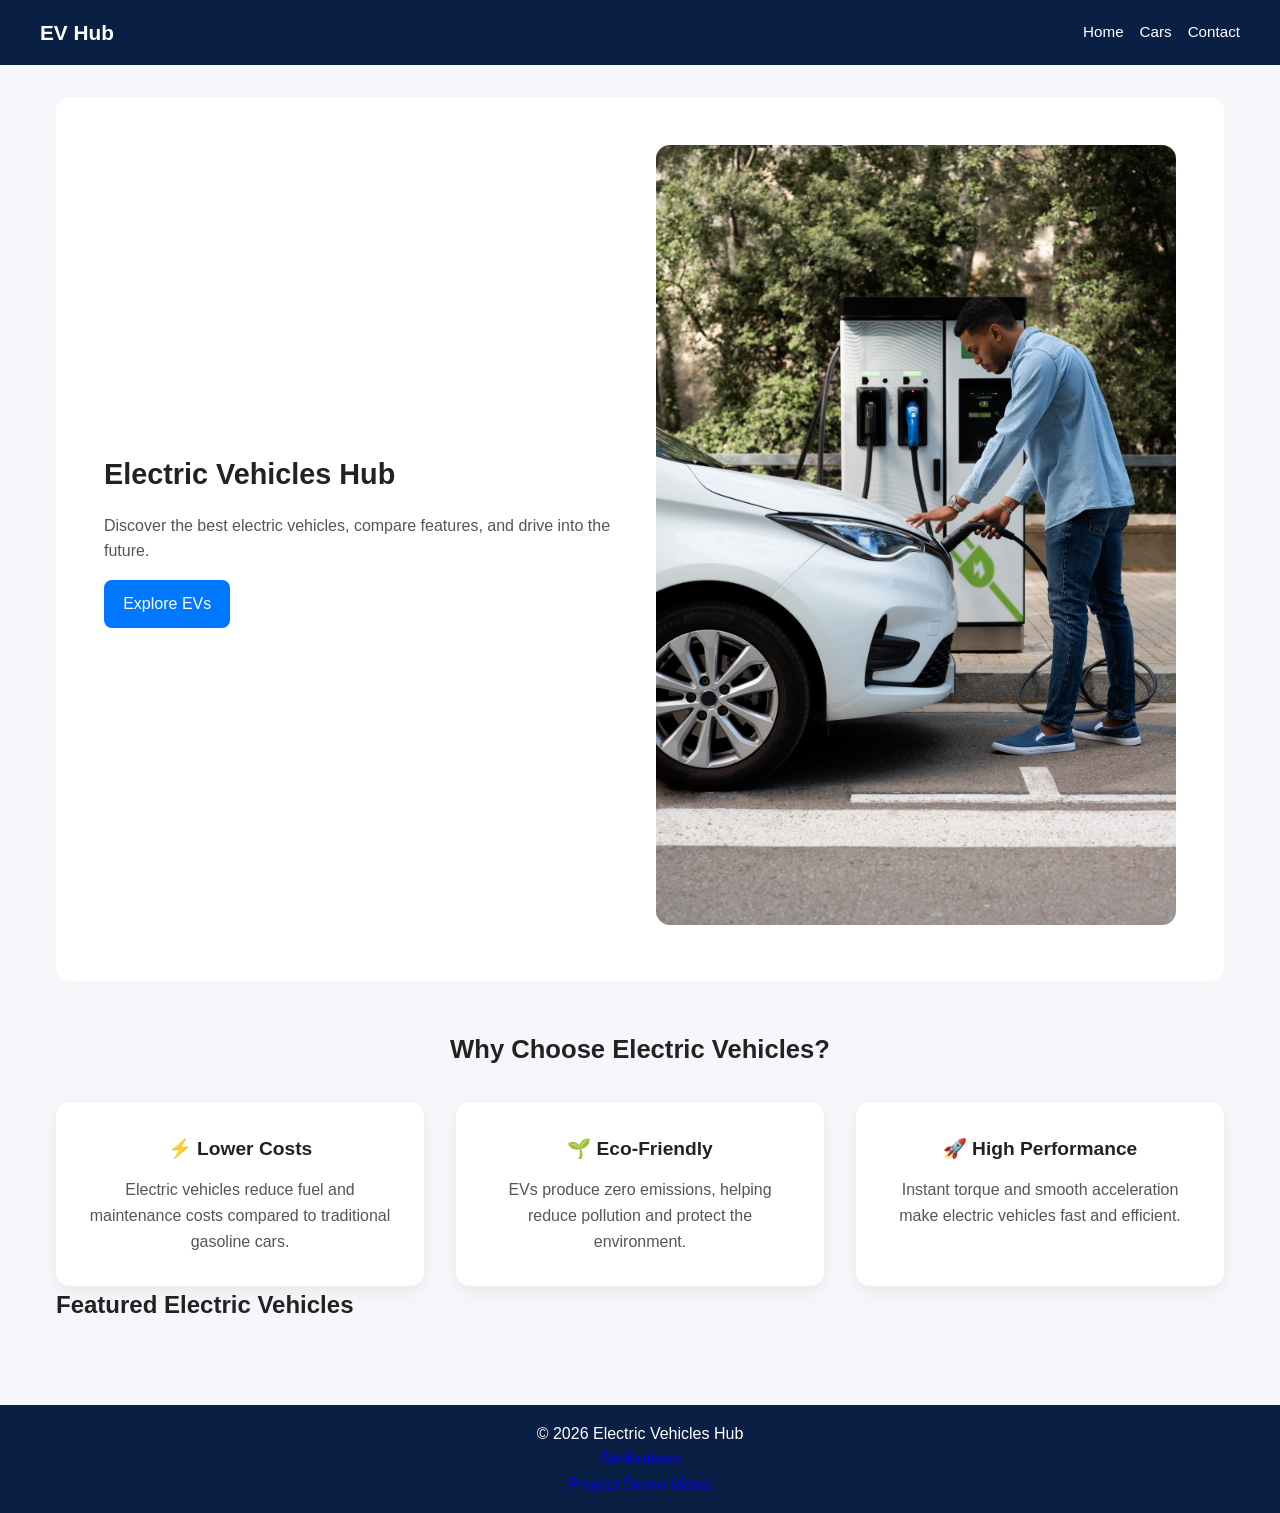
==== final/index.html @ deb5638e "primer paso" ====
<!DOCTYPE html>
<html lang="en">
<head>
  <meta charset="UTF-8">
  <meta name="viewport" content="width=device-width, initial-scale=1.0">

  <title>Electric Vehicles Hub | Explore EV Cars</title>
  <meta name="description" content="Explore electric vehicles, compare models, and discover the future of sustainable transportation.">
  <meta name="author" content="Christoper Calvachi">

  <!-- Favicon -->
<link rel="icon" href="./images/favicon.png">

<!-- Open Graph -->
<meta property="og:title" content="Electric Vehicles Hub">
<meta property="og:description" content="Discover and compare electric vehicles easily.">
<meta property="og:image" content="https://christoper22rm.github.io/wdd231/final/images/preview.webp">
<meta property="og:url" content="https://christoper22rm.github.io/wdd231/final/index.html">

<!-- Google Fonts -->
<link rel="preconnect" href="https://fonts.googleapis.com">
<link rel="preconnect" href="https://fonts.gstatic.com" crossorigin>
<link href="https://fonts.googleapis.com/css2?family=Poppins:wght@300;400;600;700&display=swap" rel="stylesheet">

  <!-- CSS -->
  <link rel="stylesheet" href="./styles/index.css">

  <!-- JS -->
  <script type="module" src="./scripts/main.js" defer></script>
</head>

<body>
<header>
  <div class="header-container">
    <div class="logo">EV Hub</div>

    <nav>
      <button class="menu-btn">☰</button>

      <div class="nav-links">
        <a href="index.html">Home</a>
        <a href="cars.html">Cars</a>
        <a href="contact.html">Contact</a>
      </div>
    </nav>
  </div>
</header>

  <!-- MAIN -->
  <main>

    <!-- HERO -->
    <section class="hero">
      <div class="hero-text">
        <h1>Electric Vehicles Hub</h1>
        <p>Discover the best electric vehicles, compare features, and drive into the future.</p>
        <a href="cars.html" class="btn">Explore EVs</a>
      </div>

      <div class="hero-image">
        <img src="./images/hero.jpg" alt="Electric vehicle" loading="lazy">
      </div>
    </section>

    <!-- INFO GRID -->
    <section class="benefits">
  <h2>Why Choose Electric Vehicles?</h2>

  <div class="benefits-grid">

    <div class="benefit-card">
      <h3>⚡ Lower Costs</h3>
      <p>Electric vehicles reduce fuel and maintenance costs compared to traditional gasoline cars.</p>
    </div>

    <div class="benefit-card">
      <h3>🌱 Eco-Friendly</h3>
      <p>EVs produce zero emissions, helping reduce pollution and protect the environment.</p>
    </div>

    <div class="benefit-card">
      <h3>🚀 High Performance</h3>
      <p>Instant torque and smooth acceleration make electric vehicles fast and efficient.</p>
    </div>

  </div>
</section>

    <!-- FEATURED CARDS -->
    <section class="cards-section">
      <h2>Featured Electric Vehicles</h2>

      <!-- MODAL -->
  <dialog id="car-modal">
  <div class="modal-content">
    <button id="close-modal">✖</button>
    <div id="modal-body"></div>
  </div>
</dialog>

  </main>

  <!-- MODAL -->
  <dialog id="carModal">
    <button id="closeModal">X</button>
    <div id="modalContent"></div>
  </dialog>

  <!-- FOOTER -->
  <footer>
    <p>&copy; 2026 Electric Vehicles Hub</p>
    <p><a href="attributions.html">Attributions</a></p>

    <!-- VIDEO LINK -->
    <p>
      <a href="https://youtube.com/" target="_blank">Project Demo Video</a>
    </p>
  </footer>

  <!-- JS -->
  <script type="module" src="js/main.js"></script>

</body>
</html>
---- final/styles/index.css ----
/* ===== RESET ===== */
* {
  margin: 0;
  padding: 0;
  box-sizing: border-box;
}

/* ===== VARIABLES ===== */
:root {
  --primary: #0077ff;
  --secondary: #0a1f44;
  --light: #f5f7fa;
  --white: #ffffff;
  --text: #222;
  --radius: 14px;
}

/* ===== BODY ===== */
body {
  font-family: 'Segoe UI', Arial, sans-serif;
  background: var(--light);
  color: var(--text);
  line-height: 1.6;
}

/* ===== HEADER ===== */
header {
  background: var(--secondary);
  color: var(--white);
  padding: 1rem;
}

.header-container {
  max-width: 1200px;
  margin: auto;
  display: flex;
  justify-content: space-between;
  align-items: center;
}

.logo {
  font-size: 1.3rem;
  font-weight: bold;
}

/* ===== NAV ===== */
nav {
  position: relative;
}

.nav-links {
  display: none;
  flex-direction: column;
  gap: 1rem;
  background: var(--secondary);
  position: absolute;
  right: 0;
  top: 50px;
  padding: 1rem;
  border-radius: var(--radius);
}

.nav-links a {
  color: white;
  text-decoration: none;
  font-size: 0.95rem;
}

.nav-links.show {
  display: flex;
}

.menu-btn {
  font-size: 1.5rem;
  cursor: pointer;
  border: none;
  background: none;
  color: white;
}

/* ===== MAIN ===== */
main {
  max-width: 1200px;
  margin: auto;
  padding: 2rem 1rem;
}

/* ===== HERO ===== */
.hero {
  background: var(--white);
  padding: 2rem;
  border-radius: var(--radius);
  margin-bottom: 2rem;

  display: grid;
  gap: 2rem;
}

.hero img {
  width: 100%;
  border-radius: var(--radius);
}

.hero-text h1 {
  margin-bottom: 1rem;
  font-size: 1.8rem;
}

.hero-text p {
  margin-bottom: 1rem;
  color: #555;
}

.hero-text a {
  display: inline-block;
  padding: 0.7rem 1.2rem;
  background: var(--primary);
  color: white;
  text-decoration: none;
  border-radius: 8px;
  font-weight: 500;
}

/* ===== BENEFITS ===== */
.benefits {
  margin-top: 3rem;
}

.benefits h2 {
  text-align: center;
  margin-bottom: 2rem;
  font-size: 1.6rem;
}

/* GRID */
.benefits-grid {
  display: grid;
  gap: 2rem;
}

/* CARD */
.benefit-card {
  background: white;
  padding: 2rem;
  border-radius: var(--radius);

  box-shadow: 0 6px 18px rgba(0,0,0,0.06);
  transition: 0.3s;

  text-align: center;
}

.benefit-card:hover {
  transform: translateY(-6px);
}

.benefit-card h3 {
  margin-bottom: 0.8rem;
  font-size: 1.2rem;
}

.benefit-card p {
  color: #555;
}

/* ===== CARS GRID ===== */
.cars-grid {
  display: grid;
  gap: 2rem;
  padding: 1rem 0;
}

/* ===== CAR CARD (MEJORADO) ===== */
.car-card {
  background: white;
  border-radius: var(--radius);
  overflow: hidden;

  box-shadow: 0 8px 20px rgba(0,0,0,0.08);
  transition: 0.3s;

  display: flex;
  flex-direction: column;
}

.car-card:hover {
  transform: translateY(-8px);
}

/* IMAGE */
.car-card img {
  width: 100%;
  height: 200px;
  object-fit: cover;
}

/* CONTENT */
.car-info {
  padding: 1.2rem;
  display: flex;
  flex-direction: column;
  gap: 0.5rem;
}

/* TITLE */
.car-info h2 {
  font-size: 1.2rem;
  margin-bottom: 0.3rem;
}

/* TEXT */
.car-info p {
  font-size: 0.9rem;
  color: #555;
}

/* BUTTONS CONTAINER */
.car-buttons {
  margin-top: 0.8rem;
  display: flex;
  gap: 0.5rem;
}

/* BUTTON */
.car-card button {
  flex: 1;
  padding: 0.6rem;

  background: var(--primary);
  color: white;
  border: none;
  border-radius: 8px;

  cursor: pointer;
  transition: 0.3s;
  font-size: 0.85rem;
}

.car-card button:hover {
  background: #005ed6;
}

/* SECOND BUTTON */
.car-card .fav-btn {
  background: #eee;
  color: #333;
}

.car-card .fav-btn:hover {
  background: #ddd;
}

/* ===== MODAL ===== */
dialog {
  border: none;
  border-radius: var(--radius);
  width: 90%;
  max-width: 500px;

  position: fixed;
  top: 50%;
  left: 50%;
  transform: translate(-50%, -50%);
}

dialog::backdrop {
  background: rgba(0,0,0,0.5);
}

.modal-content {
  padding: 1.5rem;
  text-align: center;
  position: relative;
}

#close-modal {
  position: absolute;
  top: 10px;
  right: 10px;

  background: red;
  color: white;
  border: none;
  border-radius: 50%;

  width: 30px;
  height: 30px;
  cursor: pointer;
}

/* ===== FOOTER ===== */
footer {
  background: var(--secondary);
  color: white;
  text-align: center;
  padding: 1rem;
  margin-top: 3rem;
}

/* ===== TABLET ===== */
@media (min-width: 768px) {

  .nav-links {
    position: static;
    display: flex;
    flex-direction: row;
    background: none;
    padding: 0;
  }

  .menu-btn {
    display: none;
  }

  .hero {
    grid-template-columns: 1fr 1fr;
    align-items: center;
  }

  .benefits-grid {
    grid-template-columns: repeat(3, 1fr);
  }

  .cars-grid {
    grid-template-columns: repeat(2, 1fr);
  }
}

/* ===== DESKTOP ===== */
@media (min-width: 1024px) {

  .cars-grid {
    grid-template-columns: repeat(3, 1fr);
  }

  .hero {
    padding: 3rem;
  }
}
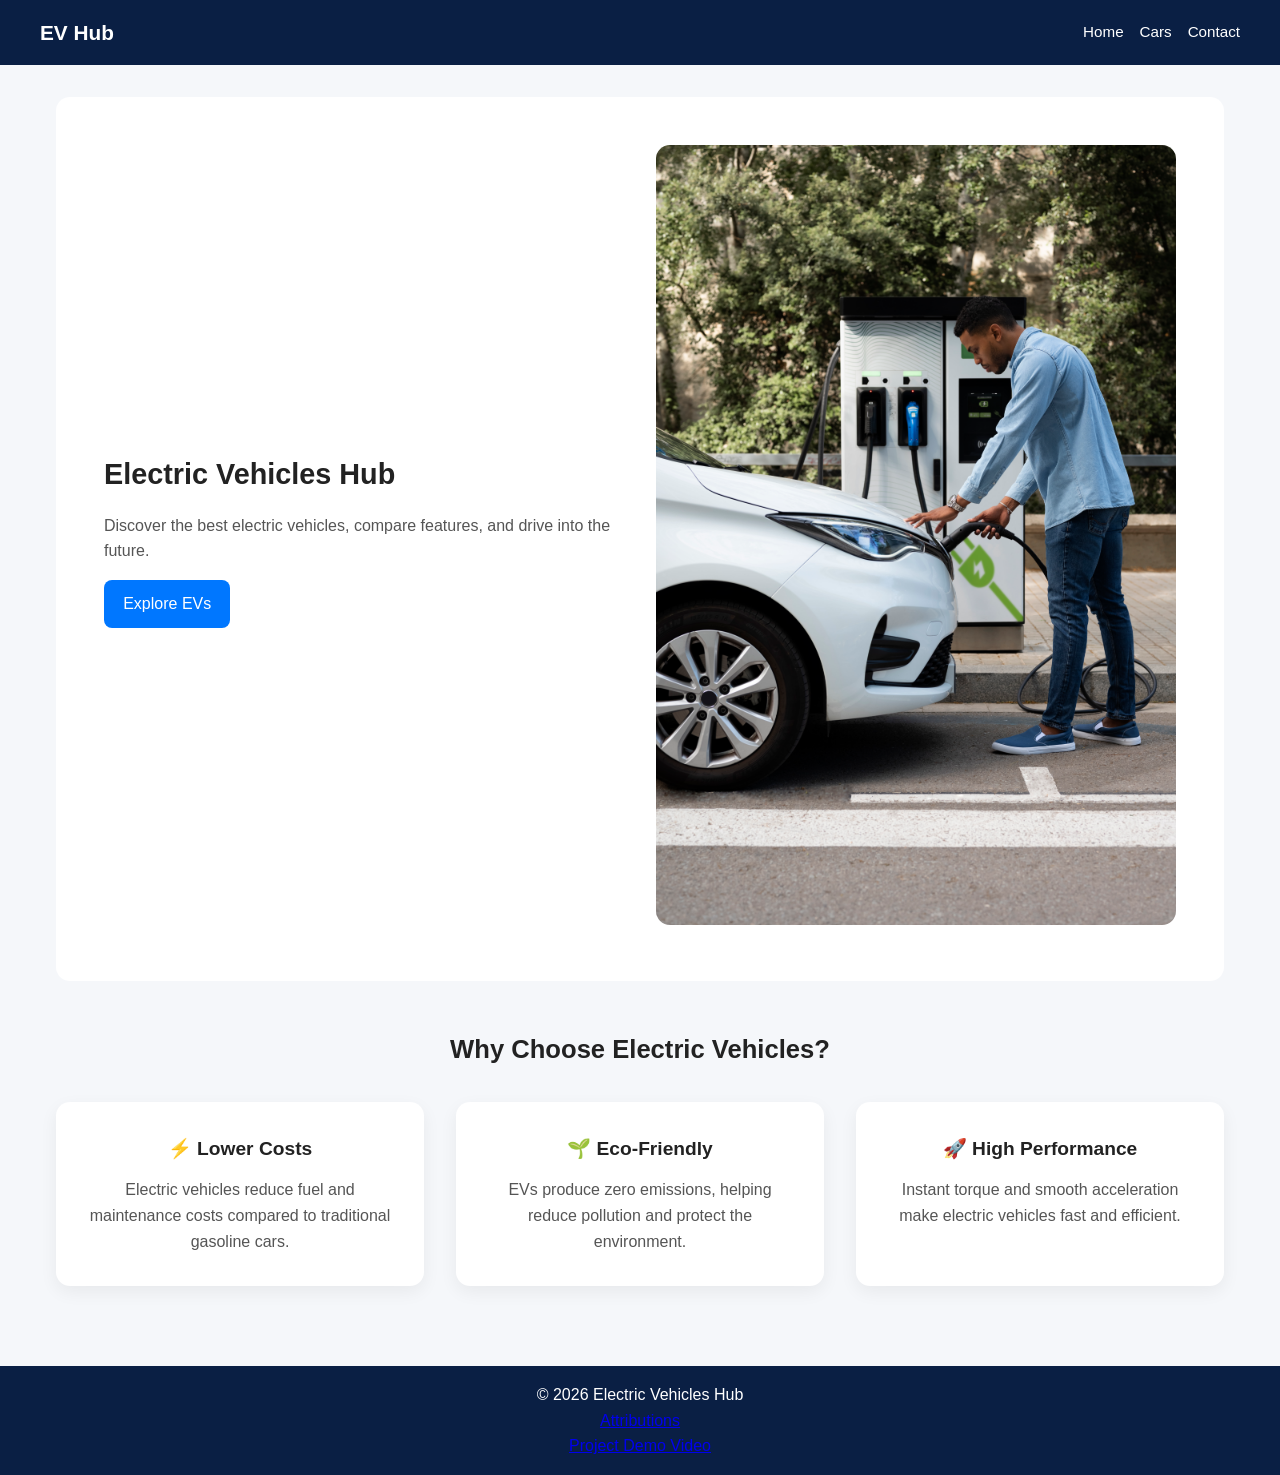
==== commit a768988f: "segundo paso" ====
--- a/final/index.html
+++ b/final/index.html
@@ -86,18 +86,6 @@
   </div>
 </section>
 
-    <!-- FEATURED CARDS -->
-    <section class="cards-section">
-      <h2>Featured Electric Vehicles</h2>
-
-      <!-- MODAL -->
-  <dialog id="car-modal">
-  <div class="modal-content">
-    <button id="close-modal">✖</button>
-    <div id="modal-body"></div>
-  </div>
-</dialog>
-
   </main>
 
   <!-- MODAL -->
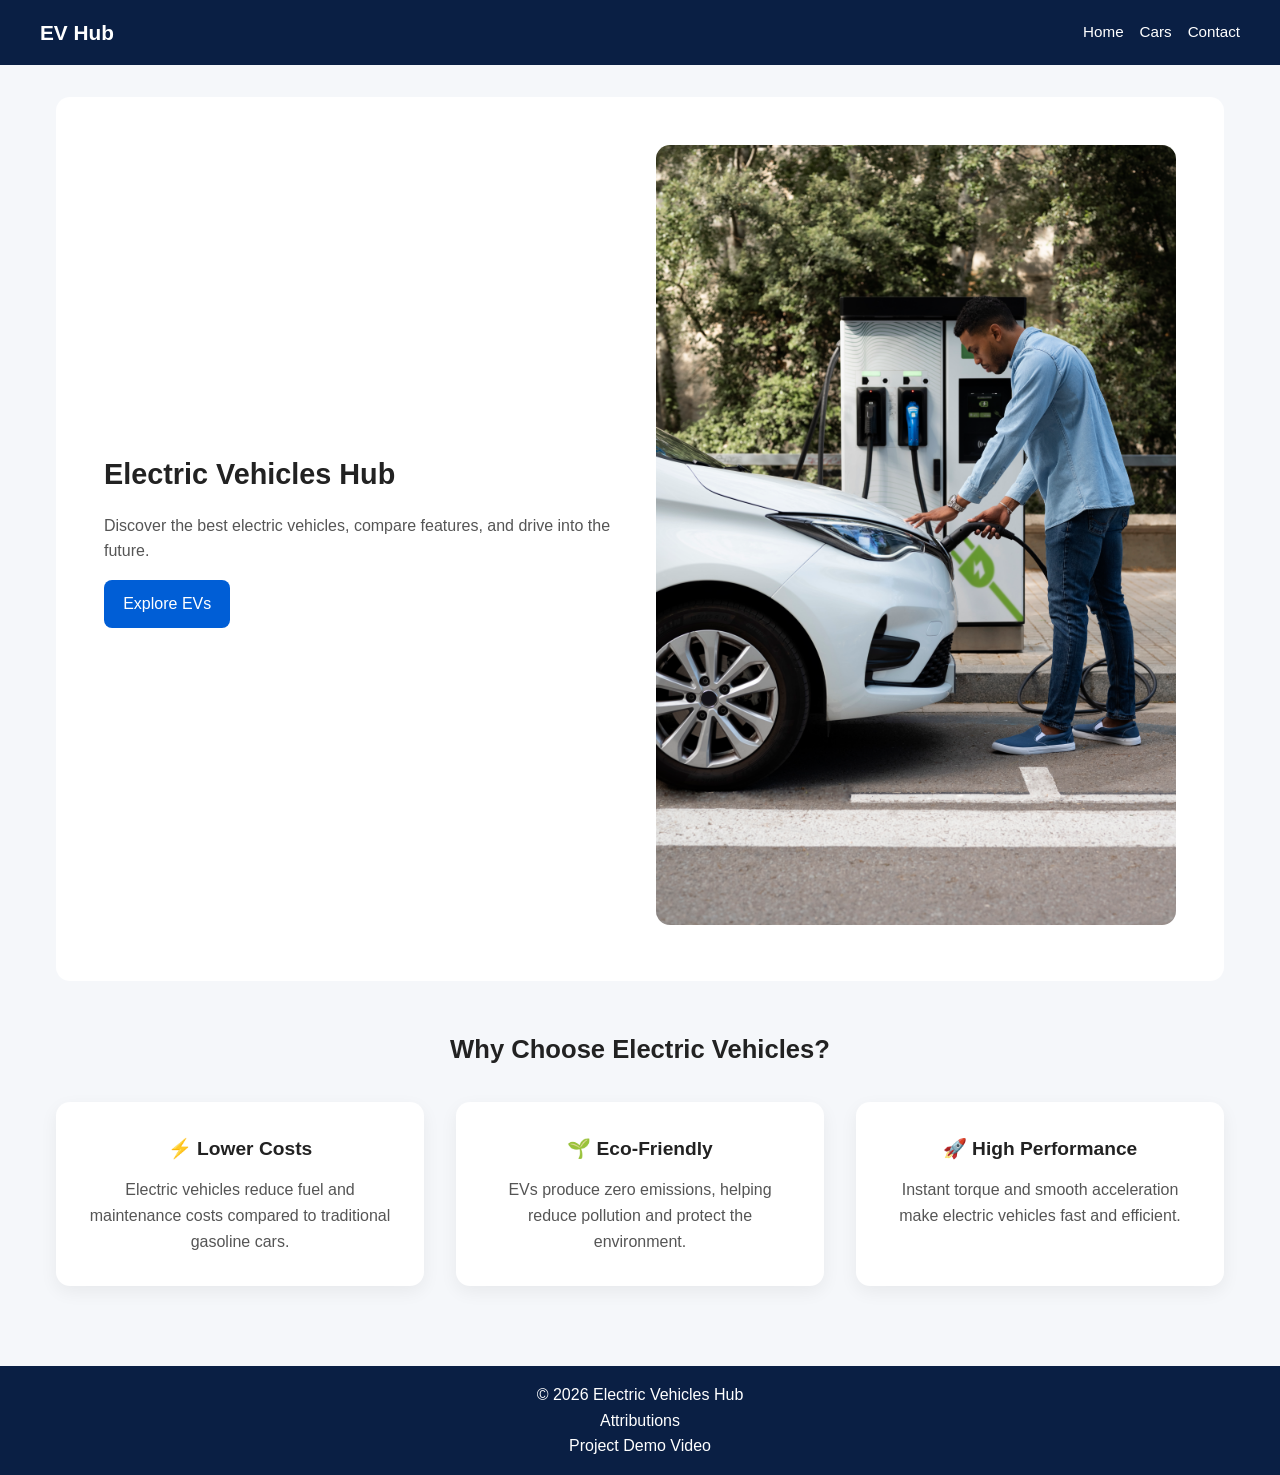
==== commit 927d0184: "finalizado" ====
--- a/final/index.html
+++ b/final/index.html
@@ -5,7 +5,7 @@
   <meta name="viewport" content="width=device-width, initial-scale=1.0">
 
   <title>Electric Vehicles Hub | Explore EV Cars</title>
-  <meta name="description" content="Explore electric vehicles, compare models, and discover the future of sustainable transportation.">
+  <meta name="description" content="Explore the future of transportation with electric vehicles. Discover benefits, compare models, and find the perfect EV for your lifestyle.">
   <meta name="author" content="Christoper Calvachi">
 
   <!-- Favicon -->
@@ -13,7 +13,7 @@
 
 <!-- Open Graph -->
 <meta property="og:title" content="Electric Vehicles Hub">
-<meta property="og:description" content="Discover and compare electric vehicles easily.">
+<meta property="og:description" content="Explore the future of transportation with electric vehicles. Discover benefits, compare models, and find the perfect EV for your lifestyle.">
 <meta property="og:image" content="https://christoper22rm.github.io/wdd231/final/images/preview.webp">
 <meta property="og:url" content="https://christoper22rm.github.io/wdd231/final/index.html">
 
@@ -24,9 +24,10 @@
 
   <!-- CSS -->
   <link rel="stylesheet" href="./styles/index.css">
+  <link rel="stylesheet" href="./styles/responsive.css">
 
   <!-- JS -->
-  <script type="module" src="./scripts/main.js" defer></script>
+  <script type="module" src="./scripts/main.js"></script>
 </head>
 
 <body>
@@ -101,12 +102,9 @@
 
     <!-- VIDEO LINK -->
     <p>
-      <a href="https://youtube.com/" target="_blank">Project Demo Video</a>
+      <a href="https://youtu.be/5GZf5cRmpWk" target="_blank">Project Demo Video</a>
     </p>
   </footer>
 
-  <!-- JS -->
-  <script type="module" src="js/main.js"></script>
-
 </body>
 </html>
--- a/final/styles/index.css
+++ b/final/styles/index.css
@@ -7,18 +7,31 @@
 
 /* ===== VARIABLES ===== */
 :root {
-  --primary: #0077ff;
+  --primary: #005ed6;
+  --primary-hover: #004bb5;
+
   --secondary: #0a1f44;
-  --light: #f5f7fa;
+
+  --background: #f5f7fa;
   --white: #ffffff;
-  --text: #222;
+
+  --text: #222222;
+  --text-light: #555555;
+
+  --border-light: #e5e7eb;
+
+  --shadow-soft: rgba(0, 0, 0, 0.06);
+  --shadow-medium: rgba(0, 0, 0, 0.08);
+
+  --danger: #b00020;
+
   --radius: 14px;
 }
 
 /* ===== BODY ===== */
 body {
   font-family: 'Segoe UI', Arial, sans-serif;
-  background: var(--light);
+  background: var(--background);
   color: var(--text);
   line-height: 1.6;
 }
@@ -61,7 +74,7 @@
 }
 
 .nav-links a {
-  color: white;
+  color: var(--white);
   text-decoration: none;
   font-size: 0.95rem;
 }
@@ -75,7 +88,7 @@
   cursor: pointer;
   border: none;
   background: none;
-  color: white;
+  color: var(--white);
 }
 
 /* ===== MAIN ===== */
@@ -108,17 +121,28 @@
 
 .hero-text p {
   margin-bottom: 1rem;
-  color: #555;
+  color: var(--text-light);
 }
 
 .hero-text a {
   display: inline-block;
   padding: 0.7rem 1.2rem;
   background: var(--primary);
-  color: white;
+  color: var(--white);
   text-decoration: none;
   border-radius: 8px;
   font-weight: 500;
+  transition: 0.3s;
+}
+
+.hero-text a:hover {
+  background: var(--primary-hover);
+}
+
+/* ===== TITLES ===== */
+.section-title {
+  margin-bottom: 1rem;
+  font-size: 1.5rem;
 }
 
 /* ===== BENEFITS ===== */
@@ -132,19 +156,17 @@
   font-size: 1.6rem;
 }
 
-/* GRID */
 .benefits-grid {
   display: grid;
   gap: 2rem;
 }
 
-/* CARD */
 .benefit-card {
-  background: white;
+  background: var(--white);
   padding: 2rem;
   border-radius: var(--radius);
 
-  box-shadow: 0 6px 18px rgba(0,0,0,0.06);
+  box-shadow: 0 6px 18px var(--shadow-soft);
   transition: 0.3s;
 
   text-align: center;
@@ -160,7 +182,7 @@
 }
 
 .benefit-card p {
-  color: #555;
+  color: var(--text-light);
 }
 
 /* ===== CARS GRID ===== */
@@ -170,13 +192,13 @@
   padding: 1rem 0;
 }
 
-/* ===== CAR CARD (MEJORADO) ===== */
+/* ===== CAR CARD ===== */
 .car-card {
-  background: white;
+  background: var(--white);
   border-radius: var(--radius);
   overflow: hidden;
 
-  box-shadow: 0 8px 20px rgba(0,0,0,0.08);
+  box-shadow: 0 8px 20px var(--shadow-medium);
   transition: 0.3s;
 
   display: flex;
@@ -211,23 +233,22 @@
 /* TEXT */
 .car-info p {
   font-size: 0.9rem;
-  color: #555;
-}
-
-/* BUTTONS CONTAINER */
+  color: var(--text-light);
+}
+
+/* BUTTONS */
 .car-buttons {
   margin-top: 0.8rem;
   display: flex;
   gap: 0.5rem;
 }
 
-/* BUTTON */
 .car-card button {
   flex: 1;
   padding: 0.6rem;
 
   background: var(--primary);
-  color: white;
+  color: var(--white);
   border: none;
   border-radius: 8px;
 
@@ -237,17 +258,17 @@
 }
 
 .car-card button:hover {
-  background: #005ed6;
+  background: var(--primary-hover);
 }
 
 /* SECOND BUTTON */
 .car-card .fav-btn {
-  background: #eee;
-  color: #333;
+  background: var(--border-light);
+  color: var(--text);
 }
 
 .car-card .fav-btn:hover {
-  background: #ddd;
+  background: #dcdcdc;
 }
 
 /* ===== MODAL ===== */
@@ -264,7 +285,7 @@
 }
 
 dialog::backdrop {
-  background: rgba(0,0,0,0.5);
+  background: rgba(0, 0, 0, 0.5);
 }
 
 .modal-content {
@@ -278,8 +299,8 @@
   top: 10px;
   right: 10px;
 
-  background: red;
-  color: white;
+  background: var(--danger);
+  color: var(--white);
   border: none;
   border-radius: 50%;
 
@@ -291,49 +312,21 @@
 /* ===== FOOTER ===== */
 footer {
   background: var(--secondary);
-  color: white;
+  color: var(--white);
   text-align: center;
   padding: 1rem;
   margin-top: 3rem;
 }
 
-/* ===== TABLET ===== */
-@media (min-width: 768px) {
-
-  .nav-links {
-    position: static;
-    display: flex;
-    flex-direction: row;
-    background: none;
-    padding: 0;
-  }
-
-  .menu-btn {
-    display: none;
-  }
-
-  .hero {
-    grid-template-columns: 1fr 1fr;
-    align-items: center;
-  }
-
-  .benefits-grid {
-    grid-template-columns: repeat(3, 1fr);
-  }
-
-  .cars-grid {
-    grid-template-columns: repeat(2, 1fr);
-  }
-}
-
-/* ===== DESKTOP ===== */
-@media (min-width: 1024px) {
-
-  .cars-grid {
-    grid-template-columns: repeat(3, 1fr);
-  }
-
-  .hero {
-    padding: 3rem;
-  }
+footer p {
+  color: var(--white);
+}
+
+footer a {
+  color: var(--white);
+  text-decoration: none;
+}
+
+footer a:hover {
+  text-decoration: underline;
 }
--- a/final/styles/responsive.css
+++ b/final/styles/responsive.css
@@ -0,0 +1,40 @@
+/* ===== TABLET ===== */
+@media (min-width: 768px) {
+
+  .nav-links {
+    position: static;
+    display: flex;
+    flex-direction: row;
+    background: none;
+    padding: 0;
+  }
+
+  .menu-btn {
+    display: none;
+  }
+
+  .hero {
+    grid-template-columns: 1fr 1fr;
+    align-items: center;
+  }
+
+  .benefits-grid {
+    grid-template-columns: repeat(3, 1fr);
+  }
+
+  .cars-grid {
+    grid-template-columns: repeat(2, 1fr);
+  }
+}
+
+/* ===== DESKTOP ===== */
+@media (min-width: 1024px) {
+
+  .cars-grid {
+    grid-template-columns: repeat(3, 1fr);
+  }
+
+  .hero {
+    padding: 3rem;
+  }
+}
